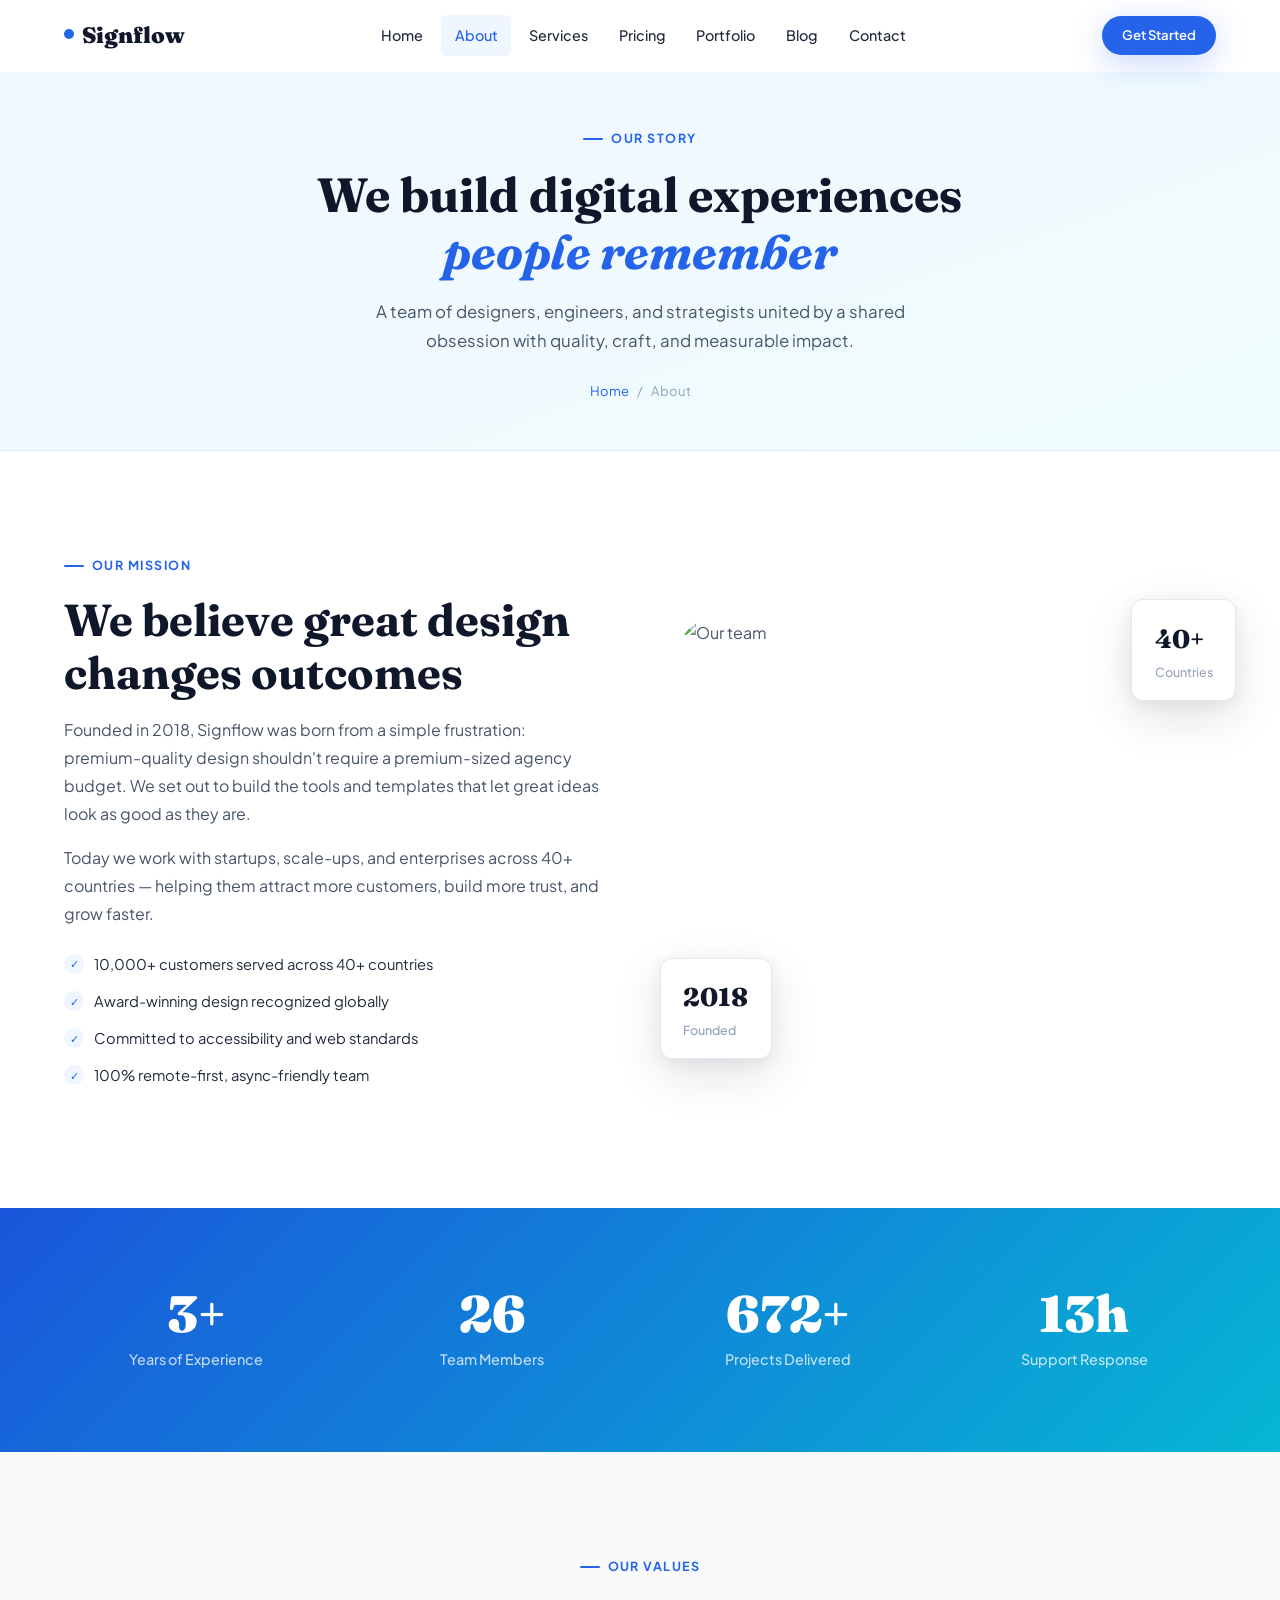
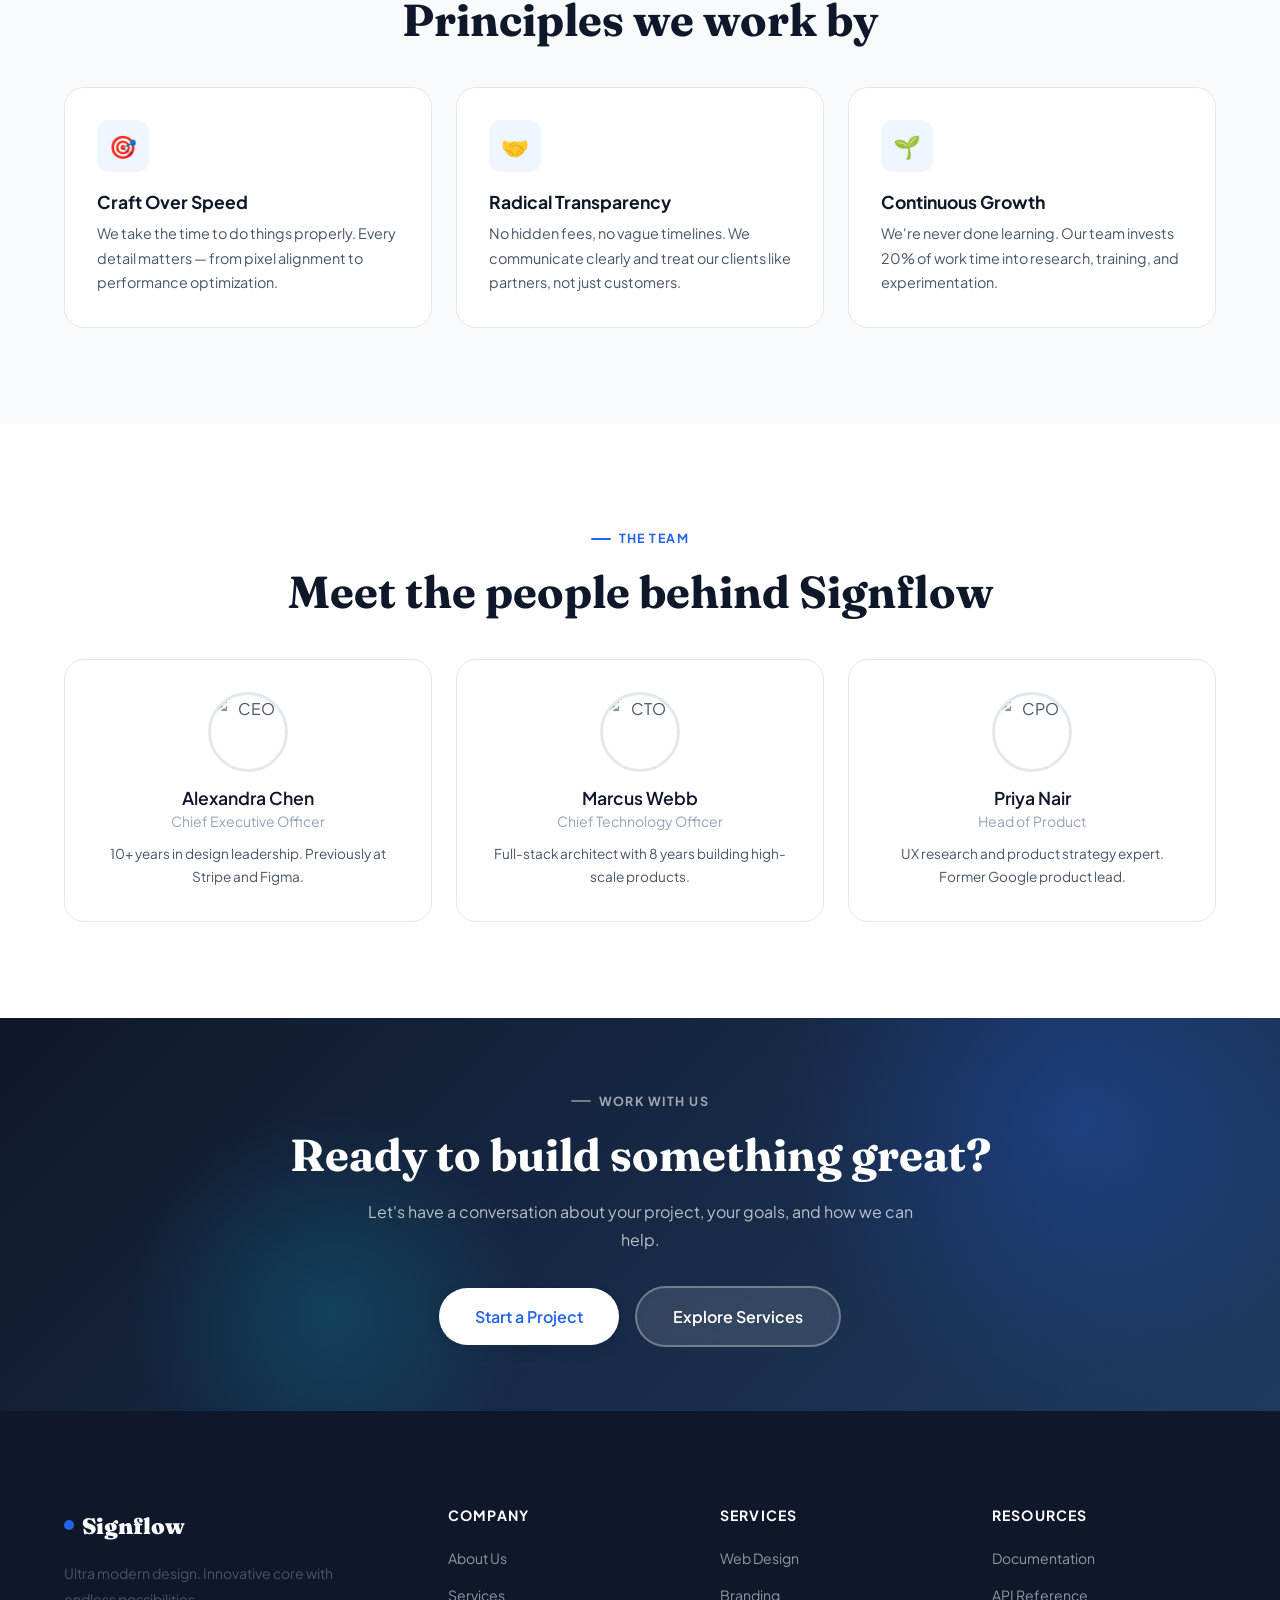
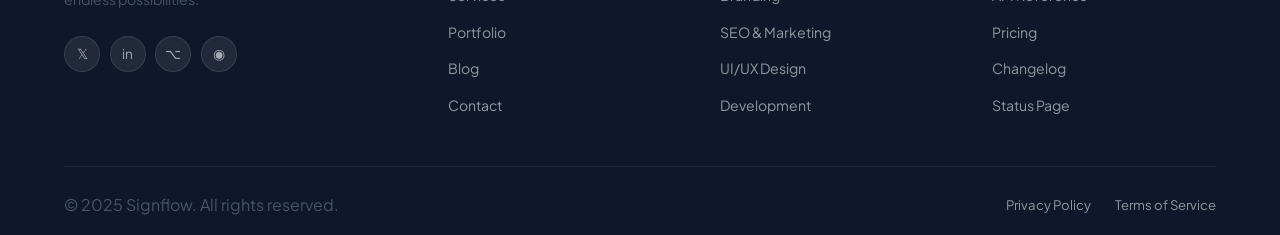
==== pages/about.html @ 2eb36f52 "first commit" ====
<!DOCTYPE html>
<html lang="en">
<head>
  <meta charset="UTF-8" />
  <meta name="viewport" content="width=device-width, initial-scale=1.0" />
  <title>About — Signflow</title>
  <link rel="preconnect" href="https://fonts.googleapis.com" />
  <link rel="preconnect" href="https://fonts.gstatic.com" crossorigin />
  <link href="https://fonts.googleapis.com/css2?family=Plus+Jakarta+Sans:wght@300;400;500;600;700;800&family=Fraunces:ital,wght@0,300;0,700;0,900;1,300;1,700&display=swap" rel="stylesheet" />
  <link rel="stylesheet" href="../css/style.css" />
</head>
<body>
<div class="page-loader"><div class="loader-logo">Signflow</div></div>

<!-- navbar -->
<header class="navbar" id="navbar">
  <div class="container">
    <a href="index.html" class="nav-logo"><span class="logo-dot"></span>Signflow</a>
    <nav class="nav-links">
      <a href="index.html">Home</a>
      <a href="about.html" class="active">About</a>
      <a href="services.html">Services</a>
      <a href="pricing.html">Pricing</a>
      <a href="portfolio.html">Portfolio</a>
      <a href="blog.html">Blog</a>
      <a href="contact.html">Contact</a>
    </nav>
    <div class="nav-actions">
      <a href="contact.html" class="btn btn-primary btn-sm">Get Started</a>
    </div>
    <button class="nav-toggle"><span></span><span></span><span></span></button>
  </div>
</header>
<nav class="mobile-nav">
  <a href="index.html">Home</a><a href="about.html">About</a><a href="services.html">Services</a>
  <a href="pricing.html">Pricing</a><a href="portfolio.html">Portfolio</a><a href="blog.html">Blog</a>
  <a href="contact.html">Contact</a>
  <a href="contact.html" class="btn btn-primary">Get Started</a>
</nav>

<!-- page hero -->
<section class="page-hero">
  <div class="container">
    <div class="section-label" style="justify-content:center;">Our Story</div>
    <h1>We build digital experiences<br><em style="font-style:italic;color:var(--clr-primary)">people remember</em></h1>
    <p>A team of designers, engineers, and strategists united by a shared obsession with quality, craft, and measurable impact.</p>
    <div class="breadcrumb">
      <a href="index.html">Home</a>
      <span>/</span>
      <span>About</span>
    </div>
  </div>
</section>


<section class="section">
  <div class="container">
    <div class="split-section">
      <div class="reveal">
        <div class="section-label">Our Mission</div>
        <h2 class="section-title">We believe great design changes outcomes</h2>
        <p>Founded in 2018, Signflow was born from a simple frustration: premium-quality design shouldn't require a premium-sized agency budget. We set out to build the tools and templates that let great ideas look as good as they are.</p>
        <p style="margin-top:1rem;">Today we work with startups, scale-ups, and enterprises across 40+ countries — helping them attract more customers, build more trust, and grow faster.</p>
        <ul class="checklist" style="margin-top:1.5rem;">
          <li><span class="check-icon">✓</span>10,000+ customers served across 40+ countries</li>
          <li><span class="check-icon">✓</span>Award-winning design recognized globally</li>
          <li><span class="check-icon">✓</span>Committed to accessibility and web standards</li>
          <li><span class="check-icon">✓</span>100% remote-first, async-friendly team</li>
        </ul>
      </div>
      <div class="split-visual reveal reveal-delay-2">
        <div class="split-img-wrap">
          <img src="https://images.unsplash.com/photo-1522071820081-009f0129c71c?w=700&q=80" alt="Our team" />
        </div>
        <div class="split-stat-card bottom-left">
          <div class="stat-num">2018</div>
          <div class="stat-label">Founded</div>
        </div>
        <div class="split-stat-card top-right">
          <div class="stat-num">40+</div>
          <div class="stat-label">Countries</div>
        </div>
      </div>
    </div>
  </div>
</section>

<!-- stats -->
<section class="stats-section">
  <div class="container">
    <div class="stats-grid">
      <div class="stat-item reveal">
        <div class="stat-number"><span data-target="7" data-suffix="+">0</span></div>
        <div class="stat-label">Years of Experience</div>
      </div>
      <div class="stat-item reveal reveal-delay-1">
        <div class="stat-number"><span data-target="48" data-suffix="">0</span></div>
        <div class="stat-label">Team Members</div>
      </div>
      <div class="stat-item reveal reveal-delay-2">
        <div class="stat-number"><span data-target="1200" data-suffix="+">0</span></div>
        <div class="stat-label">Projects Delivered</div>
      </div>
      <div class="stat-item reveal reveal-delay-3">
        <div class="stat-number"><span data-target="24" data-suffix="h">0</span></div>
        <div class="stat-label">Support Response</div>
      </div>
    </div>
  </div>
</section>


<section class="section" style="background:var(--clr-bg);">
  <div class="container">
    <div class="section-header centered reveal">
      <div class="section-label">Our Values</div>
      <h2 class="section-title">Principles we work by</h2>
    </div>
    <div class="features-grid">
      <div class="feature-card reveal reveal-delay-1">
        <div class="feature-icon">🎯</div>
        <h3>Craft Over Speed</h3>
        <p>We take the time to do things properly. Every detail matters — from pixel alignment to performance optimization.</p>
      </div>
      <div class="feature-card reveal reveal-delay-2">
        <div class="feature-icon">🤝</div>
        <h3>Radical Transparency</h3>
        <p>No hidden fees, no vague timelines. We communicate clearly and treat our clients like partners, not just customers.</p>
      </div>
      <div class="feature-card reveal reveal-delay-3">
        <div class="feature-icon">🌱</div>
        <h3>Continuous Growth</h3>
        <p>We're never done learning. Our team invests 20% of work time into research, training, and experimentation.</p>
      </div>
    </div>
  </div>
</section>

<!-- team -->
<section class="section">
  <div class="container">
    <div class="section-header centered reveal">
      <div class="section-label">The Team</div>
      <h2 class="section-title">Meet the people behind Signflow</h2>
    </div>
    <div class="features-grid">
      <div class="card reveal reveal-delay-1" style="text-align:center;padding:2rem;">
        <img src="https://i.pravatar.cc/100?img=33" alt="CEO" style="width:80px;height:80px;border-radius:50%;margin:0 auto 1rem;object-fit:cover;border:3px solid var(--clr-border);" />
        <h4>Alexandra Chen</h4>
        <p class="text-muted text-sm" style="margin-bottom:0.5rem;">Chief Executive Officer</p>
        <p style="font-size:0.85rem;">10+ years in design leadership. Previously at Stripe and Figma.</p>
      </div>
      <div class="card reveal reveal-delay-2" style="text-align:center;padding:2rem;">
        <img src="https://i.pravatar.cc/100?img=52" alt="CTO" style="width:80px;height:80px;border-radius:50%;margin:0 auto 1rem;object-fit:cover;border:3px solid var(--clr-border);" />
        <h4>Marcus Webb</h4>
        <p class="text-muted text-sm" style="margin-bottom:0.5rem;">Chief Technology Officer</p>
        <p style="font-size:0.85rem;">Full-stack architect with 8 years building high-scale products.</p>
      </div>
      <div class="card reveal reveal-delay-3" style="text-align:center;padding:2rem;">
        <img src="https://i.pravatar.cc/100?img=45" alt="CPO" style="width:80px;height:80px;border-radius:50%;margin:0 auto 1rem;object-fit:cover;border:3px solid var(--clr-border);" />
        <h4>Priya Nair</h4>
        <p class="text-muted text-sm" style="margin-bottom:0.5rem;">Head of Product</p>
        <p style="font-size:0.85rem;">UX research and product strategy expert. Former Google product lead.</p>
      </div>
    </div>
  </div>
</section>

<!-- cta -->
<section class="cta-section">
  <div class="container">
    <div class="cta-inner">
      <div class="section-label">Work with us</div>
      <h2>Ready to build something great?</h2>
      <p>Let's have a conversation about your project, your goals, and how we can help.</p>
      <div class="cta-buttons">
        <a href="contact.html" class="btn btn-white btn-lg">Start a Project</a>
        <a href="services.html" class="btn btn-ghost btn-lg">Explore Services</a>
      </div>
    </div>
  </div>
</section>

<!-- footer -->
<footer class="footer">
  <div class="container">
    <div class="footer-grid">
      <div class="footer-brand">
        <a href="index.html" class="nav-logo"><span class="logo-dot"></span>Signflow</a>
        <p>Ultra modern design. Innovative core with endless possibilities.</p>
        <div class="footer-social">
          <a class="social-btn" href="#" aria-label="Twitter">𝕏</a>
          <a class="social-btn" href="#" aria-label="LinkedIn">in</a>
          <a class="social-btn" href="#" aria-label="GitHub">⌥</a>
          <a class="social-btn" href="#" aria-label="Dribbble">◉</a>
        </div>
      </div>
      <div class="footer-col">
        <h5>Company</h5>
        <ul class="footer-links">
          <li><a href="about.html">About Us</a></li>
          <li><a href="services.html">Services</a></li>
          <li><a href="portfolio.html">Portfolio</a></li>
          <li><a href="blog.html">Blog</a></li>
          <li><a href="contact.html">Contact</a></li>
        </ul>
      </div>
      <div class="footer-col">
        <h5>Services</h5>
        <ul class="footer-links">
          <li><a href="services.html">Web Design</a></li>
          <li><a href="services.html">Branding</a></li>
          <li><a href="services.html">SEO & Marketing</a></li>
          <li><a href="services.html">UI/UX Design</a></li>
          <li><a href="services.html">Development</a></li>
        </ul>
      </div>
      <div class="footer-col">
        <h5>Resources</h5>
        <ul class="footer-links">
          <li><a href="#">Documentation</a></li>
          <li><a href="#">API Reference</a></li>
          <li><a href="pricing.html">Pricing</a></li>
          <li><a href="#">Changelog</a></li>
          <li><a href="#">Status Page</a></li>
        </ul>
      </div>
    </div>
    <div class="footer-bottom">
      <p>© 2025 Signflow. All rights reserved.</p>
      <div style="display:flex;gap:1.5rem;">
        <a href="#">Privacy Policy</a>
        <a href="#">Terms of Service</a>
      </div>
    </div>
  </div>
</footer>
<button class="back-to-top">↑</button>
<script src="../js/main.js"></script>
</body>
</html>
---- css/style.css ----
/* signflow styles */

/* colors and stuff */
:root {
  --clr-primary: #2563EB;
  --clr-primary-dark: #1D4ED8;
  --clr-primary-light: #EFF6FF;
  --clr-accent: #06B6D4;
  --clr-dark: #0F172A;
  --clr-dark-2: #1E293B;
  --clr-body: #475569;
  --clr-muted: #94A3B8;
  --clr-border: #E2E8F0;
  --clr-bg: #F8FAFC;
  --clr-white: #FFFFFF;
  --clr-success: #10B981;
  --clr-warning: #F59E0B;
  --clr-error: #EF4444;

  --gradient-primary: linear-gradient(135deg, #1a56db 0%, #06B6D4 100%);
  --gradient-soft: linear-gradient(160deg, #EFF6FF 0%, #F0FDFE 100%);
  --gradient-dark: linear-gradient(135deg, #0F172A 0%, #1E3A5F 100%);

  --font-display: 'Fraunces', Georgia, serif;
  --font-body: 'Plus Jakarta Sans', sans-serif;

  --space-xs: 0.5rem;
  --space-sm: 1rem;
  --space-md: 1.5rem;
  --space-lg: 2.5rem;
  --space-xl: 4rem;
  --space-2xl: 6rem;
  --space-3xl: 8rem;

  --radius-sm: 6px;
  --radius-md: 12px;
  --radius-lg: 20px;
  --radius-xl: 32px;
  --radius-full: 9999px;

  --shadow-sm: 0 1px 3px rgba(15,23,42,0.06), 0 1px 2px rgba(15,23,42,0.04);
  --shadow-md: 0 4px 16px rgba(15,23,42,0.08), 0 2px 6px rgba(15,23,42,0.04);
  --shadow-lg: 0 16px 48px rgba(15,23,42,0.12), 0 4px 16px rgba(15,23,42,0.06);
  --shadow-xl: 0 32px 80px rgba(15,23,42,0.16);
  --shadow-blue: 0 8px 32px rgba(37,99,235,0.25);

  --transition: all 0.3s cubic-bezier(0.4, 0, 0.2, 1);
  --transition-fast: all 0.18s ease;
  --transition-slow: all 0.5s cubic-bezier(0.4, 0, 0.2, 1);

  --container-max: 1200px;
  --nav-height: 72px;
}

/* reset */
*, *::before, *::after { box-sizing: border-box; margin: 0; padding: 0; }
html { scroll-behavior: smooth; font-size: 16px; }
body {
  font-family: var(--font-body);
  color: var(--clr-body);
  background: var(--clr-white);
  line-height: 1.7;
  -webkit-font-smoothing: antialiased;
  overflow-x: hidden;
}
img { max-width: 100%; height: auto; display: block; }
a { text-decoration: none; color: inherit; }
ul { list-style: none; }
button { cursor: pointer; border: none; background: none; font-family: inherit; }

/* typography */
h1, h2, h3, h4, h5, h6 {
  font-family: var(--font-display);
  color: var(--clr-dark);
  line-height: 1.2;
  font-weight: 700;
}
h1 { font-size: clamp(2.2rem, 5vw, 3.8rem); }
h2 { font-size: clamp(1.8rem, 3.5vw, 2.8rem); }
h3 { font-size: clamp(1.2rem, 2.5vw, 1.6rem); }
h4 { font-size: 1.1rem; font-family: var(--font-body); font-weight: 600; }
p { font-size: 1rem; line-height: 1.75; color: var(--clr-body); }
.text-sm { font-size: 0.875rem; }
.text-muted { color: var(--clr-muted); }

/* layout */
.container {
  max-width: var(--container-max);
  margin: 0 auto;
  padding: 0 1.5rem;
}
.section { padding: var(--space-2xl) 0; }
.section-sm { padding: var(--space-xl) 0; }

/* section headers */
.section-label {
  display: inline-flex;
  align-items: center;
  gap: 0.5rem;
  font-size: 0.78rem;
  font-weight: 700;
  text-transform: uppercase;
  letter-spacing: 0.12em;
  color: var(--clr-primary);
  margin-bottom: 1rem;
}
.section-label::before {
  content: '';
  display: block;
  width: 20px;
  height: 2px;
  background: var(--clr-primary);
  border-radius: 2px;
}
.section-title { margin-bottom: 1rem; }
.section-subtitle {
  font-size: 1.05rem;
  color: var(--clr-body);
  max-width: 560px;
  line-height: 1.8;
}
.section-header { margin-bottom: var(--space-lg); }
.section-header.centered { text-align: center; }
.section-header.centered .section-label { justify-content: center; }
.section-header.centered .section-subtitle { margin: 0 auto; }

/* buttons */
.btn {
  display: inline-flex;
  align-items: center;
  gap: 0.5rem;
  padding: 0.75rem 1.75rem;
  font-size: 0.9rem;
  font-weight: 600;
  border-radius: var(--radius-full);
  transition: var(--transition);
  font-family: var(--font-body);
  white-space: nowrap;
  position: relative;
  overflow: hidden;
}

.btn-primary {
  background: var(--clr-primary);
  color: #fff;
  box-shadow: var(--shadow-blue);
}
.btn-primary:hover {
  background: var(--clr-primary-dark);
  transform: translateY(-2px);
  box-shadow: 0 12px 36px rgba(37,99,235,0.35);
}

.btn-outline {
  background: transparent;
  color: var(--clr-primary);
  border: 2px solid var(--clr-primary);
}
.btn-outline:hover {
  background: var(--clr-primary);
  color: #fff;
  transform: translateY(-2px);
}

.btn-ghost {
  background: rgba(255,255,255,0.12);
  color: #fff;
  border: 2px solid rgba(255,255,255,0.3);
  backdrop-filter: blur(4px);
}
.btn-ghost:hover {
  background: rgba(255,255,255,0.22);
  border-color: rgba(255,255,255,0.5);
}

.btn-white {
  background: #fff;
  color: var(--clr-primary);
  box-shadow: var(--shadow-md);
}
.btn-white:hover {
  transform: translateY(-2px);
  box-shadow: var(--shadow-lg);
}

.btn-sm { padding: 0.5rem 1.25rem; font-size: 0.82rem; }
.btn-lg { padding: 0.95rem 2.25rem; font-size: 1rem; }

/* cards */
.card {
  background: var(--clr-white);
  border-radius: var(--radius-lg);
  border: 1px solid var(--clr-border);
  padding: var(--space-md);
  transition: var(--transition);
}
.card:hover {
  transform: translateY(-6px);
  box-shadow: var(--shadow-lg);
  border-color: transparent;
}

/* badges */
.badge {
  display: inline-flex;
  align-items: center;
  padding: 0.3rem 0.85rem;
  font-size: 0.75rem;
  font-weight: 600;
  border-radius: var(--radius-full);
  background: var(--clr-primary-light);
  color: var(--clr-primary);
}


/* navbar */
.navbar {
  position: fixed;
  top: 0; left: 0; right: 0;
  z-index: 1000;
  height: var(--nav-height);
  display: flex;
  align-items: center;
  background: rgba(255,255,255,0.96);
  backdrop-filter: blur(12px);
  -webkit-backdrop-filter: blur(12px);
  border-bottom: 1px solid transparent;
  transition: var(--transition);
}
.navbar.scrolled {
  border-bottom-color: var(--clr-border);
  box-shadow: var(--shadow-sm);
}
.navbar .container {
  display: flex;
  align-items: center;
  justify-content: space-between;
  width: 100%;
}
.nav-logo {
  display: flex;
  align-items: center;
  gap: 0.5rem;
  font-family: var(--font-display);
  font-size: 1.4rem;
  font-weight: 900;
  color: var(--clr-dark);
}
.nav-logo .logo-dot {
  width: 10px; height: 10px;
  background: var(--clr-primary);
  border-radius: 50%;
  margin-bottom: 2px;
}
.nav-links {
  display: flex;
  align-items: center;
  gap: 0.25rem;
}
.nav-links a {
  padding: 0.5rem 0.85rem;
  font-size: 0.9rem;
  font-weight: 500;
  color: var(--clr-dark-2);
  border-radius: var(--radius-sm);
  transition: var(--transition-fast);
  position: relative;
}
.nav-links a:hover,
.nav-links a.active {
  color: var(--clr-primary);
  background: var(--clr-primary-light);
}
.nav-actions {
  display: flex;
  align-items: center;
  gap: 0.75rem;
}

/* hamburger menu */
.nav-toggle {
  display: none;
  flex-direction: column;
  gap: 5px;
  padding: 6px;
  width: 40px;
}
.nav-toggle span {
  display: block;
  height: 2px;
  background: var(--clr-dark);
  border-radius: 2px;
  transition: var(--transition);
  transform-origin: center;
}
.nav-toggle.active span:nth-child(1) { transform: translateY(7px) rotate(45deg); }
.nav-toggle.active span:nth-child(2) { opacity: 0; transform: scaleX(0); }
.nav-toggle.active span:nth-child(3) { transform: translateY(-7px) rotate(-45deg); }

/* mobile nav dropdown */
.mobile-nav {
  display: none;
  position: fixed;
  top: var(--nav-height);
  left: 0; right: 0;
  background: #fff;
  border-bottom: 1px solid var(--clr-border);
  padding: 1rem 1.5rem 1.5rem;
  z-index: 999;
  box-shadow: var(--shadow-md);
  transform: translateY(-10px);
  opacity: 0;
  transition: var(--transition);
}
.mobile-nav.open {
  display: block;
  transform: translateY(0);
  opacity: 1;
}
.mobile-nav a {
  display: block;
  padding: 0.75rem 0;
  font-weight: 500;
  border-bottom: 1px solid var(--clr-border);
  color: var(--clr-dark);
}
.mobile-nav a:last-of-type { border-bottom: none; }
.mobile-nav a:hover { color: var(--clr-primary); }
.mobile-nav .btn { margin-top: 1rem; width: 100%; justify-content: center; }


/* hero section */
.hero {
  position: relative;
  min-height: 100vh;
  display: flex;
  align-items: center;
  background: var(--gradient-soft);
  overflow: hidden;
  padding-top: var(--nav-height);
}
.hero-bg-blob {
  position: absolute;
  border-radius: 50%;
  filter: blur(80px);
  opacity: 0.35;
  pointer-events: none;
}
.hero-bg-blob:nth-child(1) {
  width: 600px; height: 600px;
  background: radial-gradient(circle, #93C5FD, transparent);
  top: -100px; right: -150px;
}
.hero-bg-blob:nth-child(2) {
  width: 400px; height: 400px;
  background: radial-gradient(circle, #A5F3FC, transparent);
  bottom: -50px; left: 10%;
}
.hero .container {
  display: grid;
  grid-template-columns: 1fr 1fr;
  gap: 4rem;
  align-items: center;
  padding-top: 3rem;
  padding-bottom: 3rem;
  position: relative;
  z-index: 1;
}
.hero-badge {
  display: inline-flex;
  align-items: center;
  gap: 0.5rem;
  background: #fff;
  border: 1px solid var(--clr-border);
  border-radius: var(--radius-full);
  padding: 0.3rem 1rem 0.3rem 0.4rem;
  font-size: 0.8rem;
  font-weight: 600;
  color: var(--clr-dark-2);
  margin-bottom: 1.5rem;
  box-shadow: var(--shadow-sm);
}
.hero-badge .dot {
  width: 20px; height: 20px;
  background: var(--gradient-primary);
  border-radius: 50%;
  display: flex; align-items: center; justify-content: center;
  font-size: 0.65rem;
  color: #fff;
}
.hero-title {
  font-size: clamp(2.4rem, 5vw, 4rem);
  line-height: 1.1;
  color: var(--clr-dark);
  margin-bottom: 1.25rem;
}
.hero-title em {
  font-style: italic;
  color: var(--clr-primary);
}
.hero-desc {
  font-size: 1.05rem;
  color: var(--clr-body);
  margin-bottom: 2rem;
  max-width: 480px;
}
.hero-cta {
  display: flex;
  align-items: center;
  gap: 1rem;
  flex-wrap: wrap;
  margin-bottom: 2.5rem;
}
.hero-trust { display: flex; align-items: center; gap: 0.75rem; }
.hero-avatars { display: flex; }
.hero-avatars .av {
  width: 34px; height: 34px;
  border-radius: 50%;
  border: 2px solid #fff;
  overflow: hidden;
  margin-left: -8px;
  background: var(--clr-border);
}
.hero-avatars .av:first-child { margin-left: 0; }
.hero-avatars .av img { width: 100%; height: 100%; object-fit: cover; }
.hero-trust-text { font-size: 0.82rem; color: var(--clr-body); }
.hero-trust-text strong { color: var(--clr-dark); }

/* hero right side mockup */
.hero-visual { position: relative; }
.hero-mockup {
  position: relative;
  border-radius: var(--radius-xl);
  overflow: visible;
}
.hero-screen {
  background: #fff;
  border-radius: var(--radius-lg);
  box-shadow: var(--shadow-xl);
  overflow: hidden;
  border: 1px solid var(--clr-border);
}
.hero-screen-bar {
  background: var(--clr-bg);
  padding: 0.6rem 1rem;
  display: flex;
  align-items: center;
  gap: 0.4rem;
  border-bottom: 1px solid var(--clr-border);
}
.hero-screen-bar .dot-r { width: 10px; height: 10px; border-radius: 50%; background: #EF4444; }
.hero-screen-bar .dot-y { width: 10px; height: 10px; border-radius: 50%; background: #F59E0B; }
.hero-screen-bar .dot-g { width: 10px; height: 10px; border-radius: 50%; background: #10B981; }
.hero-screen-bar .url-bar {
  flex: 1;
  margin-left: 0.5rem;
  height: 22px;
  background: var(--clr-border);
  border-radius: var(--radius-full);
}
.hero-screen-inner { padding: 1.5rem; }

/* fake ui inside the mockup */
.mock-header { display: flex; align-items: center; justify-content: space-between; margin-bottom: 1rem; }
.mock-logo { width: 80px; height: 12px; background: var(--clr-border); border-radius: 3px; }
.mock-nav { display: flex; gap: 0.5rem; }
.mock-nav span { width: 40px; height: 8px; background: var(--clr-border); border-radius: 3px; }
.mock-hero-block {
  background: var(--gradient-primary);
  border-radius: var(--radius-md);
  padding: 1.5rem;
  margin-bottom: 1rem;
  color: #fff;
}
.mock-hero-title { width: 70%; height: 14px; background: rgba(255,255,255,0.4); border-radius: 3px; margin-bottom: 0.5rem; }
.mock-hero-sub { width: 50%; height: 9px; background: rgba(255,255,255,0.25); border-radius: 3px; margin-bottom: 1rem; }
.mock-hero-btn { width: 80px; height: 22px; background: rgba(255,255,255,0.9); border-radius: 20px; }
.mock-cards { display: grid; grid-template-columns: 1fr 1fr 1fr; gap: 0.5rem; }
.mock-card { background: var(--clr-bg); border-radius: var(--radius-sm); padding: 0.6rem; }
.mock-card-icon { width: 20px; height: 20px; border-radius: 4px; background: var(--clr-primary-light); margin-bottom: 0.4rem; }
.mock-card-line { width: 80%; height: 7px; background: var(--clr-border); border-radius: 2px; margin-bottom: 0.3rem; }
.mock-card-line.short { width: 55%; }

/* floating stat cards next to mockup */
.hero-float-card {
  position: absolute;
  background: #fff;
  border-radius: var(--radius-md);
  box-shadow: var(--shadow-lg);
  padding: 0.8rem 1rem;
  display: flex;
  align-items: center;
  gap: 0.65rem;
  font-size: 0.8rem;
  font-weight: 600;
  color: var(--clr-dark);
  white-space: nowrap;
  border: 1px solid var(--clr-border);
  animation: floatCard 4s ease-in-out infinite;
}
.hero-float-card:nth-child(2) { animation-delay: 1s; }
.hero-float-card:nth-child(3) { animation-delay: 2s; }
.hero-float-card .fc-icon {
  width: 32px; height: 32px;
  border-radius: var(--radius-sm);
  display: flex; align-items: center; justify-content: center;
  font-size: 1rem;
}
.fc-users { top: 10%; right: -60px; }
.fc-growth { bottom: 20%; left: -60px; }
.fc-perf { bottom: 0; right: -40px; }

@keyframes floatCard {
  0%, 100% { transform: translateY(0); }
  50% { transform: translateY(-8px); }
}


/* brands / logos strip */
.brands-section {
  padding: 2.5rem 0;
  border-top: 1px solid var(--clr-border);
  border-bottom: 1px solid var(--clr-border);
}
.brands-label {
  text-align: center;
  font-size: 0.8rem;
  font-weight: 600;
  text-transform: uppercase;
  letter-spacing: 0.1em;
  color: var(--clr-muted);
  margin-bottom: 1.5rem;
}
.brands-grid {
  display: flex;
  align-items: center;
  justify-content: center;
  flex-wrap: wrap;
  gap: 2rem 3rem;
}
.brand-item {
  font-family: var(--font-display);
  font-size: 1.2rem;
  font-weight: 700;
  color: var(--clr-muted);
  opacity: 0.5;
  transition: var(--transition);
  letter-spacing: -0.02em;
}
.brand-item:hover { opacity: 1; color: var(--clr-primary); }


/* feature cards grid */
.features-grid {
  display: grid;
  grid-template-columns: repeat(3, 1fr);
  gap: 1.5rem;
}
.feature-card {
  background: var(--clr-white);
  border: 1px solid var(--clr-border);
  border-radius: var(--radius-lg);
  padding: 2rem;
  transition: var(--transition);
}
.feature-card:hover { transform: translateY(-6px); box-shadow: var(--shadow-lg); border-color: var(--clr-primary); }
.feature-icon {
  width: 52px; height: 52px;
  background: var(--clr-primary-light);
  border-radius: var(--radius-md);
  display: flex; align-items: center; justify-content: center;
  font-size: 1.4rem;
  margin-bottom: 1.25rem;
  transition: var(--transition);
}
.feature-card:hover .feature-icon {
  background: var(--clr-primary);
  box-shadow: 0 4px 16px rgba(37,99,235,0.3);
  transform: scale(1.05);
}
.feature-card h3 { font-size: 1.1rem; font-family: var(--font-body); font-weight: 700; margin-bottom: 0.5rem; color: var(--clr-dark); }
.feature-card p { font-size: 0.9rem; line-height: 1.7; }


/* split section (image + text side by side) */
.split-section {
  display: grid;
  grid-template-columns: 1fr 1fr;
  gap: 5rem;
  align-items: center;
}
.split-section.reverse { direction: rtl; }
.split-section.reverse > * { direction: ltr; }
.split-visual { position: relative; }
.split-img-wrap {
  position: relative;
  border-radius: var(--radius-xl);
  overflow: hidden;
}
.split-img-wrap img { width: 100%; height: 420px; object-fit: cover; }
.split-stat-card {
  position: absolute;
  background: #fff;
  border-radius: var(--radius-md);
  box-shadow: var(--shadow-lg);
  padding: 1.1rem 1.4rem;
  border: 1px solid var(--clr-border);
}
.split-stat-card.bottom-left { bottom: -20px; left: -20px; }
.split-stat-card.top-right { top: -20px; right: -20px; }
.split-stat-card .stat-num { font-size: 1.6rem; font-weight: 800; color: var(--clr-dark); font-family: var(--font-display); }
.split-stat-card .stat-label { font-size: 0.78rem; color: var(--clr-muted); }

.checklist { display: flex; flex-direction: column; gap: 0.75rem; margin: 1.5rem 0; }
.checklist li {
  display: flex;
  align-items: flex-start;
  gap: 0.65rem;
  font-size: 0.92rem;
  color: var(--clr-dark-2);
}
.checklist li .check-icon {
  width: 20px; height: 20px;
  background: var(--clr-primary-light);
  border-radius: 50%;
  display: flex; align-items: center; justify-content: center;
  font-size: 0.7rem;
  color: var(--clr-primary);
  flex-shrink: 0;
  margin-top: 2px;
}


/* stats bar */
.stats-section {
  background: var(--gradient-primary);
  color: #fff;
  padding: var(--space-xl) 0;
}
.stats-grid {
  display: grid;
  grid-template-columns: repeat(4, 1fr);
  gap: 2rem;
  text-align: center;
}
.stat-item { padding: 1rem; }
.stat-number {
  font-family: var(--font-display);
  font-size: clamp(2.2rem, 4vw, 3.2rem);
  font-weight: 900;
  color: #fff;
  line-height: 1;
  margin-bottom: 0.5rem;
}
.stat-label { font-size: 0.9rem; color: rgba(255,255,255,0.75); font-weight: 500; }


/* services cards */
.services-grid {
  display: grid;
  grid-template-columns: repeat(3, 1fr);
  gap: 1.5rem;
}
.service-card {
  background: var(--clr-white);
  border: 1px solid var(--clr-border);
  border-radius: var(--radius-lg);
  padding: 2rem;
  transition: var(--transition);
  cursor: default;
}
.service-card:hover { transform: translateY(-8px); box-shadow: var(--shadow-lg); border-color: transparent; }
.service-num {
  font-size: 3rem;
  font-weight: 900;
  font-family: var(--font-display);
  color: var(--clr-primary-light);
  line-height: 1;
  margin-bottom: 0.5rem;
  transition: var(--transition);
}
.service-card:hover .service-num { color: var(--clr-primary); }
.service-card h3 { font-size: 1.1rem; font-family: var(--font-body); font-weight: 700; margin-bottom: 0.75rem; color: var(--clr-dark); }
.service-card p { font-size: 0.9rem; line-height: 1.7; margin-bottom: 1.25rem; }
.service-link {
  display: inline-flex;
  align-items: center;
  gap: 0.35rem;
  font-size: 0.85rem;
  font-weight: 600;
  color: var(--clr-primary);
  transition: var(--transition-fast);
}
.service-link:hover { gap: 0.6rem; }


/* process steps */
.process-steps {
  display: grid;
  grid-template-columns: repeat(4, 1fr);
  gap: 1.5rem;
  position: relative;
}
.process-steps::before {
  content: '';
  position: absolute;
  top: 28px;
  left: 12%;
  right: 12%;
  height: 1px;
  background: linear-gradient(90deg, var(--clr-primary), var(--clr-accent));
  opacity: 0.3;
}
.process-step { text-align: center; padding: 1.5rem 1rem; }
.step-num {
  width: 56px; height: 56px;
  background: var(--clr-white);
  border: 2px solid var(--clr-border);
  border-radius: 50%;
  display: flex; align-items: center; justify-content: center;
  font-size: 1rem;
  font-weight: 800;
  color: var(--clr-primary);
  margin: 0 auto 1.25rem;
  position: relative;
  z-index: 1;
  transition: var(--transition);
}
.process-step:hover .step-num {
  background: var(--clr-primary);
  color: #fff;
  border-color: var(--clr-primary);
  box-shadow: var(--shadow-blue);
}
.process-step h4 { margin-bottom: 0.4rem; font-size: 1rem; }
.process-step p { font-size: 0.85rem; }


/* pricing cards */
.pricing-grid {
  display: grid;
  grid-template-columns: repeat(3, 1fr);
  gap: 1.5rem;
  align-items: center;
}
.pricing-card {
  background: var(--clr-white);
  border: 1px solid var(--clr-border);
  border-radius: var(--radius-lg);
  padding: 2.25rem;
  transition: var(--transition);
  position: relative;
}
.pricing-card.featured {
  background: var(--gradient-primary);
  border-color: transparent;
  transform: scale(1.04);
  box-shadow: var(--shadow-xl);
  color: #fff;
}
.pricing-card.featured h3,
.pricing-card.featured .price-num,
.pricing-card.featured .price-per,
.pricing-card.featured li { color: rgba(255,255,255,0.95); }
.pricing-card.featured .price-desc { color: rgba(255,255,255,0.7); }
.pricing-card.featured .pricing-feature-icon { background: rgba(255,255,255,0.18); }
.pricing-badge {
  position: absolute;
  top: -12px;
  left: 50%;
  transform: translateX(-50%);
  background: #fff;
  color: var(--clr-primary);
  font-size: 0.72rem;
  font-weight: 700;
  text-transform: uppercase;
  letter-spacing: 0.08em;
  padding: 0.3rem 0.9rem;
  border-radius: var(--radius-full);
  box-shadow: var(--shadow-sm);
}
.pricing-plan-name { font-size: 0.85rem; font-weight: 700; text-transform: uppercase; letter-spacing: 0.1em; color: var(--clr-muted); margin-bottom: 1rem; }
.pricing-card.featured .pricing-plan-name { color: rgba(255,255,255,0.7); }
.price-num {
  font-family: var(--font-display);
  font-size: 3rem;
  font-weight: 900;
  color: var(--clr-dark);
  line-height: 1;
}
.price-currency { font-size: 1.5rem; vertical-align: top; margin-top: 0.4rem; display: inline-block; }
.price-per { font-size: 0.85rem; color: var(--clr-muted); margin-bottom: 0.5rem; }
.price-desc { font-size: 0.88rem; color: var(--clr-body); margin-bottom: 1.75rem; padding-bottom: 1.75rem; border-bottom: 1px solid var(--clr-border); }
.pricing-card.featured .price-desc { border-bottom-color: rgba(255,255,255,0.2); }
.pricing-features { display: flex; flex-direction: column; gap: 0.75rem; margin-bottom: 2rem; }
.pricing-features li { display: flex; align-items: center; gap: 0.6rem; font-size: 0.9rem; }
.pricing-feature-icon {
  width: 20px; height: 20px;
  background: var(--clr-primary-light);
  border-radius: 50%;
  display: flex; align-items: center; justify-content: center;
  font-size: 0.65rem;
  color: var(--clr-primary);
  flex-shrink: 0;
}


/* testimonials slider */
.testimonials-section { background: var(--clr-bg); }
.testimonials-slider { position: relative; overflow: hidden; }
.testimonials-track {
  display: flex;
  transition: transform 0.5s cubic-bezier(0.4, 0, 0.2, 1);
}
.testimonial-card {
  flex: 0 0 calc(33.333% - 1rem);
  margin-right: 1.5rem;
  background: #fff;
  border-radius: var(--radius-lg);
  padding: 2rem;
  border: 1px solid var(--clr-border);
  transition: var(--transition);
}
.testimonial-card:hover { box-shadow: var(--shadow-md); }
.testimonial-stars { color: #F59E0B; font-size: 0.9rem; margin-bottom: 1rem; letter-spacing: 2px; }
.testimonial-text { font-size: 0.95rem; line-height: 1.8; color: var(--clr-body); margin-bottom: 1.5rem; font-style: italic; }
.testimonial-author { display: flex; align-items: center; gap: 0.75rem; }
.testimonial-avatar {
  width: 44px; height: 44px;
  border-radius: 50%;
  background: var(--clr-border);
  overflow: hidden;
  flex-shrink: 0;
}
.testimonial-avatar img { width: 100%; height: 100%; object-fit: cover; }
.testimonial-name { font-weight: 700; font-size: 0.92rem; color: var(--clr-dark); }
.testimonial-role { font-size: 0.78rem; color: var(--clr-muted); }

/* slider controls */
.slider-controls {
  display: flex;
  align-items: center;
  justify-content: center;
  gap: 0.75rem;
  margin-top: 2.5rem;
}
.slider-btn {
  width: 44px; height: 44px;
  border-radius: 50%;
  background: #fff;
  border: 1px solid var(--clr-border);
  display: flex; align-items: center; justify-content: center;
  font-size: 1rem;
  color: var(--clr-dark);
  cursor: pointer;
  transition: var(--transition);
}
.slider-btn:hover { background: var(--clr-primary); color: #fff; border-color: var(--clr-primary); }
.slider-dots { display: flex; gap: 0.4rem; align-items: center; }
.slider-dot {
  width: 8px; height: 8px;
  border-radius: 50%;
  background: var(--clr-border);
  cursor: pointer;
  transition: var(--transition);
}
.slider-dot.active { background: var(--clr-primary); width: 24px; border-radius: var(--radius-full); }


/* portfolio section */
.portfolio-filters {
  display: flex;
  flex-wrap: wrap;
  gap: 0.5rem;
  margin-bottom: 2.5rem;
}
.filter-btn {
  padding: 0.45rem 1.25rem;
  border-radius: var(--radius-full);
  font-size: 0.85rem;
  font-weight: 600;
  color: var(--clr-body);
  background: var(--clr-bg);
  border: 1px solid var(--clr-border);
  cursor: pointer;
  transition: var(--transition);
}
.filter-btn:hover,
.filter-btn.active {
  background: var(--clr-primary);
  color: #fff;
  border-color: var(--clr-primary);
}
.portfolio-grid {
  display: grid;
  grid-template-columns: repeat(3, 1fr);
  gap: 1.25rem;
}
.portfolio-item {
  position: relative;
  border-radius: var(--radius-lg);
  overflow: hidden;
  aspect-ratio: 4/3;
  cursor: pointer;
}
.portfolio-item.hidden { display: none; }
.portfolio-img {
  width: 100%; height: 100%;
  object-fit: cover;
  transition: var(--transition-slow);
}
.portfolio-overlay {
  position: absolute;
  inset: 0;
  background: linear-gradient(to top, rgba(15,23,42,0.85) 0%, transparent 60%);
  opacity: 0;
  transition: var(--transition);
  display: flex;
  flex-direction: column;
  justify-content: flex-end;
  padding: 1.5rem;
}
.portfolio-item:hover .portfolio-overlay { opacity: 1; }
.portfolio-item:hover .portfolio-img { transform: scale(1.06); }
.portfolio-overlay h4 { color: #fff; font-family: var(--font-body); font-size: 1rem; font-weight: 700; margin-bottom: 0.25rem; }
.portfolio-overlay span { font-size: 0.78rem; color: rgba(255,255,255,0.65); }
.portfolio-overlay .port-link {
  position: absolute;
  top: 1rem; right: 1rem;
  width: 36px; height: 36px;
  background: rgba(255,255,255,0.15);
  backdrop-filter: blur(4px);
  border-radius: 50%;
  display: flex; align-items: center; justify-content: center;
  color: #fff;
  font-size: 0.8rem;
  border: 1px solid rgba(255,255,255,0.25);
  transition: var(--transition);
}
.portfolio-overlay .port-link:hover { background: var(--clr-primary); }


/* faq accordion */
.faq-list { display: flex; flex-direction: column; gap: 0.75rem; max-width: 780px; margin: 0 auto; }
.faq-item {
  background: #fff;
  border: 1px solid var(--clr-border);
  border-radius: var(--radius-md);
  overflow: hidden;
  transition: var(--transition);
}
.faq-item.open { border-color: var(--clr-primary); box-shadow: 0 0 0 3px var(--clr-primary-light); }
.faq-question {
  display: flex;
  align-items: center;
  justify-content: space-between;
  padding: 1.25rem 1.5rem;
  cursor: pointer;
  font-weight: 600;
  font-size: 0.95rem;
  color: var(--clr-dark);
  gap: 1rem;
}
.faq-icon {
  width: 28px; height: 28px;
  border-radius: 50%;
  background: var(--clr-bg);
  display: flex; align-items: center; justify-content: center;
  flex-shrink: 0;
  transition: var(--transition);
  font-size: 0.85rem;
  color: var(--clr-primary);
}
.faq-item.open .faq-icon { background: var(--clr-primary); color: #fff; transform: rotate(45deg); }
.faq-answer {
  max-height: 0;
  overflow: hidden;
  transition: max-height 0.4s cubic-bezier(0.4, 0, 0.2, 1), padding 0.3s ease;
}
.faq-answer-inner { padding: 0 1.5rem 1.25rem; font-size: 0.92rem; line-height: 1.8; color: var(--clr-body); }
.faq-item.open .faq-answer { max-height: 300px; }


/* blog cards */
.blog-grid {
  display: grid;
  grid-template-columns: repeat(3, 1fr);
  gap: 1.5rem;
}
.blog-card {
  background: #fff;
  border: 1px solid var(--clr-border);
  border-radius: var(--radius-lg);
  overflow: hidden;
  transition: var(--transition);
}
.blog-card:hover { transform: translateY(-6px); box-shadow: var(--shadow-lg); border-color: transparent; }
.blog-card-img { aspect-ratio: 16/9; overflow: hidden; }
.blog-card-img img {
  width: 100%; height: 100%;
  object-fit: cover;
  transition: var(--transition-slow);
}
.blog-card:hover .blog-card-img img { transform: scale(1.06); }
.blog-card-body { padding: 1.5rem; }
.blog-meta { display: flex; align-items: center; gap: 0.75rem; margin-bottom: 0.75rem; }
.blog-cat { font-size: 0.72rem; font-weight: 700; text-transform: uppercase; letter-spacing: 0.1em; color: var(--clr-primary); }
.blog-date { font-size: 0.78rem; color: var(--clr-muted); }
.blog-card h3 { font-size: 1.05rem; font-family: var(--font-body); font-weight: 700; margin-bottom: 0.6rem; color: var(--clr-dark); line-height: 1.4; }
.blog-card p { font-size: 0.88rem; line-height: 1.7; margin-bottom: 1.25rem; }
.blog-author { display: flex; align-items: center; gap: 0.5rem; }
.blog-author-av {
  width: 30px; height: 30px;
  border-radius: 50%;
  background: var(--clr-border);
  overflow: hidden;
}
.blog-author-av img { width: 100%; height: 100%; object-fit: cover; }
.blog-author-name { font-size: 0.8rem; font-weight: 600; color: var(--clr-dark-2); }


/* cta banner */
.cta-section {
  position: relative;
  background: var(--gradient-dark);
  padding: var(--space-xl) 0;
  overflow: hidden;
}
.cta-section::before {
  content: '';
  position: absolute;
  width: 600px; height: 600px;
  background: radial-gradient(circle, rgba(37,99,235,0.3), transparent 70%);
  top: -200px; right: -100px;
  pointer-events: none;
}
.cta-section::after {
  content: '';
  position: absolute;
  width: 400px; height: 400px;
  background: radial-gradient(circle, rgba(6,182,212,0.2), transparent 70%);
  bottom: -100px; left: 10%;
  pointer-events: none;
}
.cta-inner {
  position: relative;
  z-index: 1;
  text-align: center;
}
.cta-inner .section-label { color: rgba(255,255,255,0.6); }
.cta-inner .section-label::before { background: rgba(255,255,255,0.4); }
.cta-inner h2 { color: #fff; margin-bottom: 1rem; }
.cta-inner p { color: rgba(255,255,255,0.7); margin: 0 auto 2rem; max-width: 560px; }
.cta-buttons { display: flex; align-items: center; justify-content: center; gap: 1rem; flex-wrap: wrap; }


/* contact page */
.contact-grid {
  display: grid;
  grid-template-columns: 1fr 1.6fr;
  gap: 4rem;
  align-items: start;
}
.contact-info-list { display: flex; flex-direction: column; gap: 1.5rem; margin-top: 1.5rem; }
.contact-info-item { display: flex; align-items: flex-start; gap: 1rem; }
.contact-info-icon {
  width: 44px; height: 44px;
  border-radius: var(--radius-md);
  background: var(--clr-primary-light);
  display: flex; align-items: center; justify-content: center;
  font-size: 1.1rem;
  flex-shrink: 0;
  color: var(--clr-primary);
}
.contact-info-label { font-size: 0.78rem; font-weight: 700; text-transform: uppercase; letter-spacing: 0.08em; color: var(--clr-muted); margin-bottom: 0.2rem; }
.contact-info-val { font-size: 0.95rem; font-weight: 600; color: var(--clr-dark); }

/* contact form */
.form-card {
  background: #fff;
  border: 1px solid var(--clr-border);
  border-radius: var(--radius-xl);
  padding: 2.5rem;
  box-shadow: var(--shadow-md);
}
.form-row { display: grid; grid-template-columns: 1fr 1fr; gap: 1rem; }
.form-group { display: flex; flex-direction: column; gap: 0.35rem; margin-bottom: 1.25rem; }
.form-label { font-size: 0.82rem; font-weight: 700; color: var(--clr-dark-2); }
.form-control {
  padding: 0.75rem 1rem;
  border: 1.5px solid var(--clr-border);
  border-radius: var(--radius-md);
  font-size: 0.92rem;
  font-family: var(--font-body);
  color: var(--clr-dark);
  background: var(--clr-bg);
  transition: var(--transition-fast);
  outline: none;
}
.form-control::placeholder { color: var(--clr-muted); }
.form-control:focus {
  border-color: var(--clr-primary);
  background: #fff;
  box-shadow: 0 0 0 3px var(--clr-primary-light);
}
.form-control.error { border-color: var(--clr-error); }
.form-control.error:focus { box-shadow: 0 0 0 3px rgba(239,68,68,0.1); }
textarea.form-control { resize: vertical; min-height: 120px; }
.form-error { font-size: 0.78rem; color: var(--clr-error); font-weight: 500; }
.form-success {
  display: none;
  background: #ECFDF5;
  border: 1px solid #6EE7B7;
  border-radius: var(--radius-md);
  padding: 1rem 1.25rem;
  font-size: 0.9rem;
  color: var(--clr-success);
  margin-bottom: 1.5rem;
  font-weight: 600;
}
.form-success.visible { display: flex; align-items: center; gap: 0.5rem; }


/* footer */
.footer {
  background: var(--clr-dark);
  color: rgba(255,255,255,0.75);
  padding: var(--space-2xl) 0 var(--space-sm);
}
.footer-grid {
  display: grid;
  grid-template-columns: 1.5fr 1fr 1fr 1fr;
  gap: 3rem;
  margin-bottom: 3rem;
}
.footer-brand .nav-logo { color: #fff; margin-bottom: 1rem; }
.footer-brand p { font-size: 0.88rem; line-height: 1.8; max-width: 280px; }
.footer-social { display: flex; gap: 0.6rem; margin-top: 1.5rem; }
.social-btn {
  width: 36px; height: 36px;
  border-radius: 50%;
  background: rgba(255,255,255,0.08);
  border: 1px solid rgba(255,255,255,0.1);
  display: flex; align-items: center; justify-content: center;
  color: rgba(255,255,255,0.6);
  font-size: 0.85rem;
  transition: var(--transition);
}
.social-btn:hover { background: var(--clr-primary); border-color: var(--clr-primary); color: #fff; }
.footer-col h5 { color: #fff; font-size: 0.88rem; font-weight: 700; text-transform: uppercase; letter-spacing: 0.08em; margin-bottom: 1.25rem; font-family: var(--font-body); }
.footer-links { display: flex; flex-direction: column; gap: 0.6rem; }
.footer-links a { font-size: 0.88rem; color: rgba(255,255,255,0.55); transition: var(--transition-fast); }
.footer-links a:hover { color: #fff; padding-left: 4px; }
.footer-bottom {
  border-top: 1px solid rgba(255,255,255,0.08);
  padding-top: 1.5rem;
  display: flex;
  align-items: center;
  justify-content: space-between;
  font-size: 0.82rem;
  color: rgba(255,255,255,0.4);
}
.footer-bottom a { color: rgba(255,255,255,0.55); }
.footer-bottom a:hover { color: #fff; }


/* back to top button */
.back-to-top {
  position: fixed;
  bottom: 2rem; right: 2rem;
  width: 44px; height: 44px;
  background: var(--clr-primary);
  color: #fff;
  border-radius: 50%;
  display: flex; align-items: center; justify-content: center;
  font-size: 1rem;
  box-shadow: var(--shadow-blue);
  cursor: pointer;
  z-index: 900;
  opacity: 0;
  transform: translateY(12px);
  transition: var(--transition);
  border: none;
}
.back-to-top.visible { opacity: 1; transform: translateY(0); }
.back-to-top:hover { background: var(--clr-primary-dark); transform: translateY(-2px); }


/* inner page hero (about, services, etc) */
.page-hero {
  background: var(--gradient-soft);
  padding: calc(var(--nav-height) + 3rem) 0 3rem;
  text-align: center;
  border-bottom: 1px solid var(--clr-border);
}
.page-hero h1 { font-size: clamp(2rem, 4vw, 3rem); margin-bottom: 1rem; }
.page-hero p { font-size: 1.05rem; max-width: 560px; margin: 0 auto 1.5rem; }
.breadcrumb {
  display: flex;
  align-items: center;
  justify-content: center;
  gap: 0.5rem;
  font-size: 0.82rem;
  color: var(--clr-muted);
}
.breadcrumb a { color: var(--clr-primary); }
.breadcrumb span { color: var(--clr-muted); }


/* scroll reveal animations */
.reveal {
  opacity: 0;
  transform: translateY(30px);
  transition: opacity 0.7s ease, transform 0.7s cubic-bezier(0.4, 0, 0.2, 1);
}
.reveal.revealed {
  opacity: 1;
  transform: translateY(0);
}
.reveal-delay-1 { transition-delay: 0.1s; }
.reveal-delay-2 { transition-delay: 0.2s; }
.reveal-delay-3 { transition-delay: 0.3s; }
.reveal-delay-4 { transition-delay: 0.4s; }


/* page loading screen */
.page-loader {
  position: fixed;
  inset: 0;
  background: var(--clr-white);
  z-index: 9999;
  display: flex;
  align-items: center;
  justify-content: center;
  transition: opacity 0.4s ease;
}
.page-loader.hidden { opacity: 0; pointer-events: none; }
.loader-logo {
  font-family: var(--font-display);
  font-size: 1.8rem;
  font-weight: 900;
  color: var(--clr-primary);
  animation: pulse 1s ease-in-out infinite;
}
@keyframes pulse { 0%, 100% { opacity: 0.4; } 50% { opacity: 1; } }


/* ============================================
   stuff merged from animations.css
   ============================================ */

/* fade up animation */
@keyframes fadeUp {
  from { opacity: 0; transform: translateY(32px); }
  to { opacity: 1; transform: translateY(0); }
}

/* floating animation for 404 page elements */
@keyframes floatY {
  0%, 100% { transform: translateY(0px); }
  50% { transform: translateY(-10px); }
}

/* ripple for buttons (used by copy-to-clipboard) */
@keyframes ripple {
  to { transform: scale(2.5); opacity: 0; }
}

/* animation helper */
.anim-fade-up {
  animation: fadeUp 0.7s cubic-bezier(0.4, 0, 0.2, 1) both;
}

/* scroll progress bar at top of page */
.scroll-progress {
  position: fixed;
  top: 0;
  left: 0;
  height: 3px;
  background: var(--gradient-primary);
  z-index: 9999;
  width: 0%;
  transition: width 0.1s linear;
  border-radius: 0 2px 2px 0;
}

/* tags */
.tag {
  display: inline-flex;
  align-items: center;
  padding: 0.2rem 0.65rem;
  font-size: 0.72rem;
  font-weight: 600;
  background: var(--clr-primary-light);
  color: var(--clr-primary);
  border-radius: var(--radius-full);
  letter-spacing: 0.03em;
}

/* demo grid for template showcase */
.demo-grid {
  display: grid;
  grid-template-columns: repeat(3, 1fr);
  gap: 1.5rem;
}
.demo-card {
  border-radius: var(--radius-lg);
  overflow: hidden;
  border: 1px solid var(--clr-border);
  background: #fff;
  transition: var(--transition);
  cursor: pointer;
}
.demo-card:hover {
  transform: translateY(-8px);
  box-shadow: var(--shadow-xl);
  border-color: var(--clr-primary);
}
.demo-card-thumb {
  aspect-ratio: 3/2;
  overflow: hidden;
  position: relative;
}
.demo-card-thumb img {
  width: 100%;
  height: 100%;
  object-fit: cover;
  transition: var(--transition-slow);
}
.demo-card:hover .demo-card-thumb img {
  transform: scale(1.05);
}
.demo-card-overlay {
  position: absolute;
  inset: 0;
  background: rgba(37, 99, 235, 0.85);
  display: flex;
  align-items: center;
  justify-content: center;
  opacity: 0;
  transition: var(--transition);
}
.demo-card:hover .demo-card-overlay {
  opacity: 1;
}
.demo-card-overlay .preview-btn {
  background: #fff;
  color: var(--clr-primary);
  padding: 0.5rem 1.25rem;
  border-radius: var(--radius-full);
  font-size: 0.82rem;
  font-weight: 700;
  transition: var(--transition);
}
.demo-card-overlay .preview-btn:hover {
  transform: scale(1.05);
}
.demo-card-label {
  padding: 0.85rem 1.1rem;
  font-weight: 600;
  font-size: 0.88rem;
  color: var(--clr-dark);
  border-top: 1px solid var(--clr-border);
  text-align: center;
}


/* responsive */
@media (max-width: 1024px) {
  .features-grid { grid-template-columns: repeat(2, 1fr); }
  .services-grid { grid-template-columns: repeat(2, 1fr); }
  .pricing-grid { grid-template-columns: 1fr; }
  .pricing-card.featured { transform: none; }
  .portfolio-grid { grid-template-columns: repeat(2, 1fr); }
  .blog-grid { grid-template-columns: repeat(2, 1fr); }
  .stats-grid { grid-template-columns: repeat(2, 1fr); }
  .process-steps { grid-template-columns: repeat(2, 1fr); }
  .process-steps::before { display: none; }
  .footer-grid { grid-template-columns: 1fr 1fr; }
}

@media (max-width: 768px) {
  :root { --nav-height: 64px; }
  .nav-links, .nav-actions { display: none; }
  .nav-toggle { display: flex; }

  .hero .container { grid-template-columns: 1fr; gap: 3rem; }
  .hero-visual { display: none; }
  .hero-cta { flex-direction: column; align-items: flex-start; }

  .split-section { grid-template-columns: 1fr; gap: 2.5rem; }
  .split-section.reverse { direction: ltr; }
  .features-grid { grid-template-columns: 1fr; }
  .services-grid { grid-template-columns: 1fr; }
  .process-steps { grid-template-columns: 1fr; }
  .portfolio-grid { grid-template-columns: 1fr; }
  .blog-grid { grid-template-columns: 1fr; }
  .stats-grid { grid-template-columns: 1fr 1fr; }
  .contact-grid { grid-template-columns: 1fr; gap: 2rem; }
  .form-row { grid-template-columns: 1fr; }
  .footer-grid { grid-template-columns: 1fr; gap: 2rem; }
  .footer-bottom { flex-direction: column; gap: 0.5rem; text-align: center; }

  .testimonial-card { flex: 0 0 100%; }
  .hero-float-card { display: none; }
  .split-stat-card { display: none; }

  .demo-grid { grid-template-columns: 1fr 1fr; }
}

@media (max-width: 480px) {
  .container { padding: 0 1rem; }
  .section { padding: var(--space-xl) 0; }
  .cta-buttons { flex-direction: column; align-items: center; }
  .portfolio-filters { gap: 0.4rem; }
  .filter-btn { font-size: 0.78rem; padding: 0.35rem 0.9rem; }
  .pricing-grid { grid-template-columns: 1fr; }
  .demo-grid { grid-template-columns: 1fr; }
}
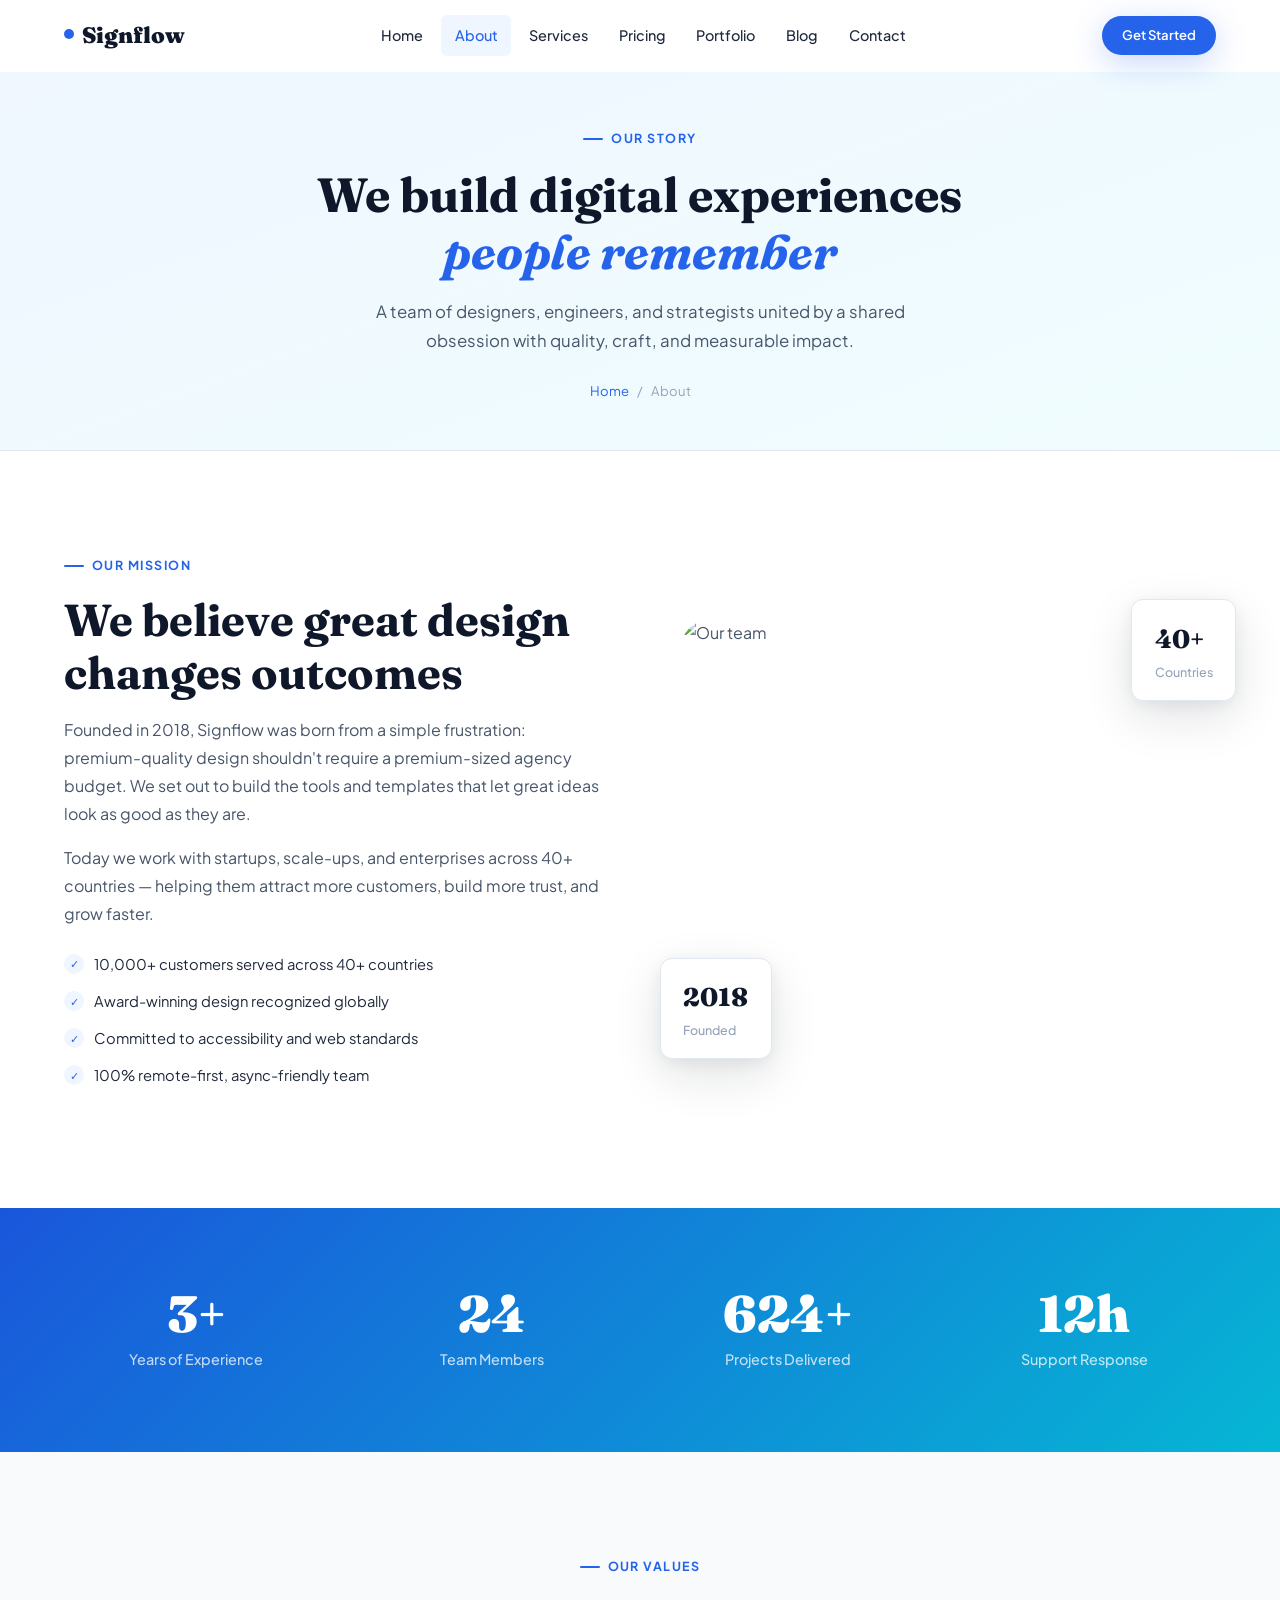
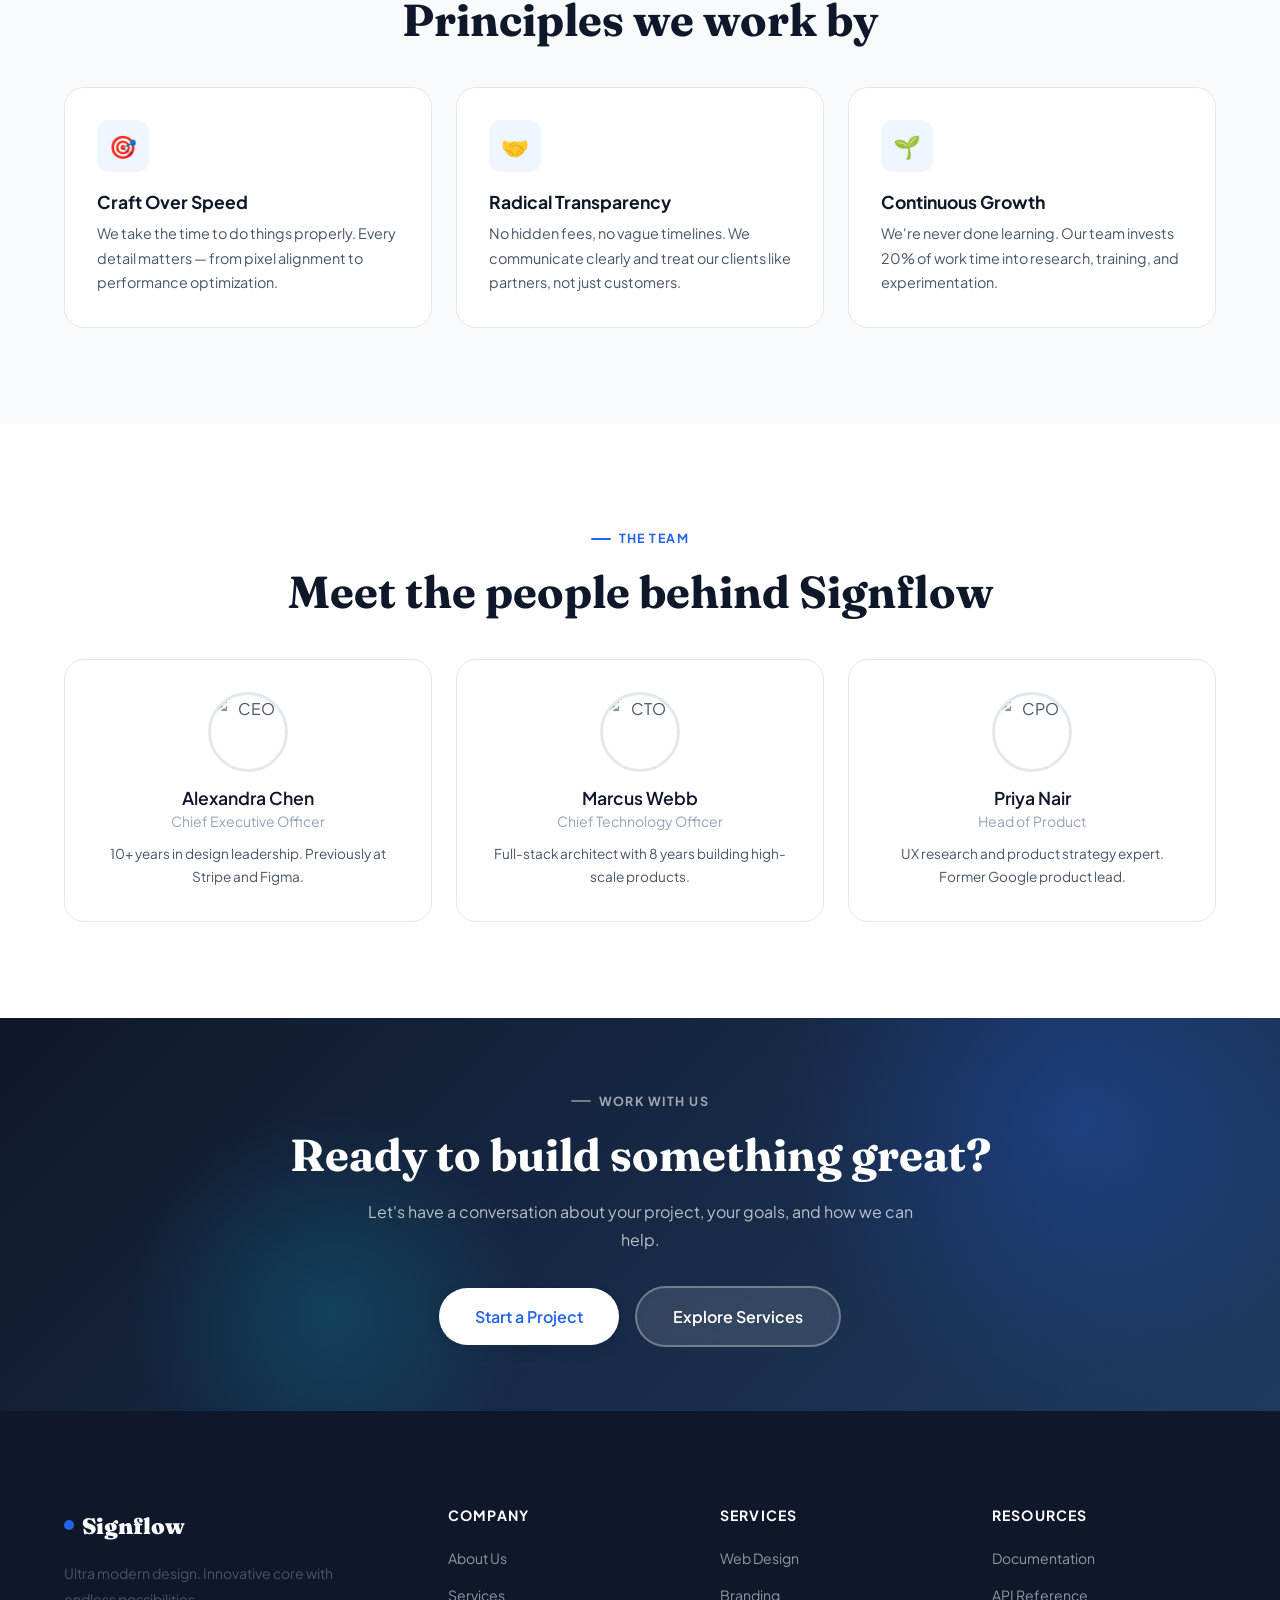
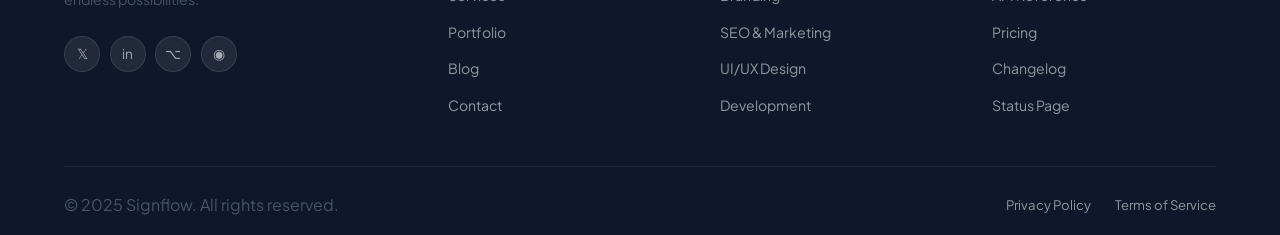
==== commit 0234e2db: "fix vercel routing" ====
--- a/pages/about.html
+++ b/pages/about.html
@@ -15,9 +15,9 @@
 <!-- navbar -->
 <header class="navbar" id="navbar">
   <div class="container">
-    <a href="index.html" class="nav-logo"><span class="logo-dot"></span>Signflow</a>
+    <a href="../index.html" class="nav-logo"><span class="logo-dot"></span>Signflow</a>
     <nav class="nav-links">
-      <a href="index.html">Home</a>
+      <a href="../index.html">Home</a>
       <a href="about.html" class="active">About</a>
       <a href="services.html">Services</a>
       <a href="pricing.html">Pricing</a>
@@ -32,7 +32,7 @@
   </div>
 </header>
 <nav class="mobile-nav">
-  <a href="index.html">Home</a><a href="about.html">About</a><a href="services.html">Services</a>
+  <a href="../index.html">Home</a><a href="about.html">About</a><a href="services.html">Services</a>
   <a href="pricing.html">Pricing</a><a href="portfolio.html">Portfolio</a><a href="blog.html">Blog</a>
   <a href="contact.html">Contact</a>
   <a href="contact.html" class="btn btn-primary">Get Started</a>
@@ -45,7 +45,7 @@
     <h1>We build digital experiences<br><em style="font-style:italic;color:var(--clr-primary)">people remember</em></h1>
     <p>A team of designers, engineers, and strategists united by a shared obsession with quality, craft, and measurable impact.</p>
     <div class="breadcrumb">
-      <a href="index.html">Home</a>
+      <a href="../index.html">Home</a>
       <span>/</span>
       <span>About</span>
     </div>
@@ -186,7 +186,7 @@
   <div class="container">
     <div class="footer-grid">
       <div class="footer-brand">
-        <a href="index.html" class="nav-logo"><span class="logo-dot"></span>Signflow</a>
+        <a href="../index.html" class="nav-logo"><span class="logo-dot"></span>Signflow</a>
         <p>Ultra modern design. Innovative core with endless possibilities.</p>
         <div class="footer-social">
           <a class="social-btn" href="#" aria-label="Twitter">𝕏</a>
